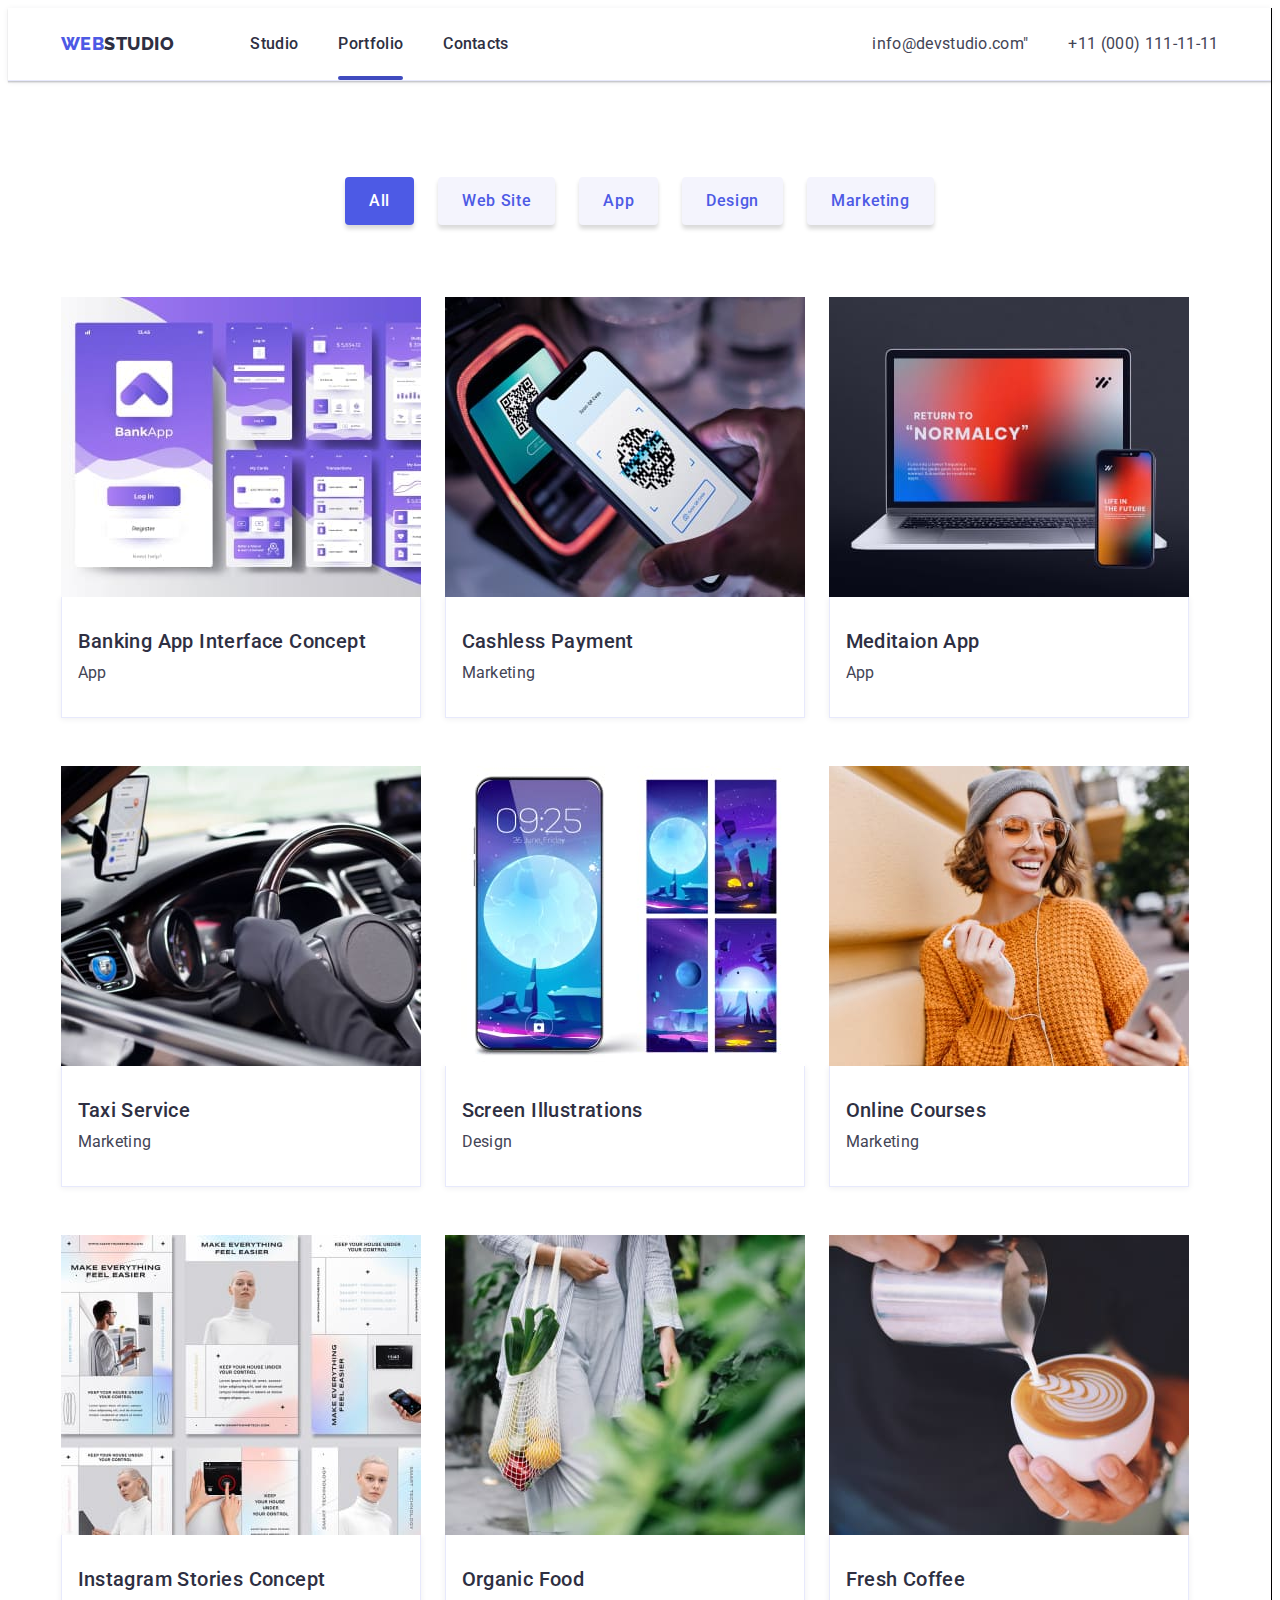
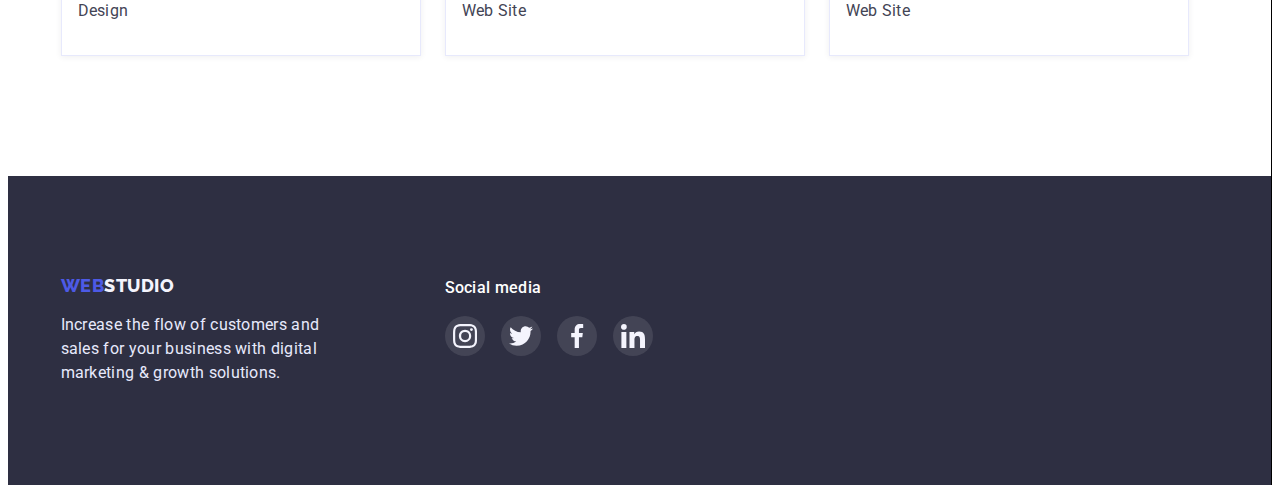
==== portfolio.html @ b998cbb9 "Add files via upload" ====
<!DOCTYPE html>
<html lang="en">

<head>
    <meta charset="UTF-8" />
    <meta http-equiv="X-UA-Compatible" content="IE=edge" />
    <meta name="viewport" content="width=device-width, initial-scale=1.
0" />
    <title>WEBSTUDIO</title>
    <link rel="preconnect" href="https://fonts.googleapis.com">
    <link rel="preconnect" href="https://fonts.gstatic.com" crossorigin>
    <link
        href="https://fonts.googleapis.com/css2?family=Montserrat:wght@400;500;600;700&family=Raleway:wght@400;500;600;700;800&family=Roboto:wght@300;400;500;700&display=swap"
        rel="stylesheet">
    <link rel="stylesheet" href="https://cdnjs.cloudflare.com/ajax/libs/modern-normalize/1.1.0/modern-normalize.min.css"
        integrity="sha512-wpPYUAdjBVSE4KJnH1VR1HeZfpl1ub8YT/NKx4PuQ5NmX2tKuGu6U/JRp5y+Y8XG2tV+wKQpNHVUX03MfMFn9Q=="
        crossorigin="anonymous" referrerpolicy="no-referrer" />
    <link rel="stylesheet" href="./css/styles.css">
</head>


<body>
    <header class="hedder">
        <div class="hedder-container container">
            <nav class="navigation">
                <a class="logo" href="./index.html" target="_blank"><span class="logo-part">Web</span>Studio</a>
                <ul class="list list-container">
                    <li class="logo-items"><a class="logo-link" href="./index.html">Studio</a></li>
                    <li class="logo-items curent"><a class="logo-link" href="portfolio.html">Portfolio</a></li>
                    <li class="logo-items"><a class="logo-link" href="#">Contacts</a></li>
                </ul>
            </nav>
            <address class="address">
                <ul class="list address-container">
                    <li class="address-items"><a class="address-link"
                            href="mailto:info@devstudio.com">info@devstudio.com"</a></li>
                    <li class="address-items"><a class="address-link" href="tel:+110001111111">+11 (000) 111-11-11</a>
                    </li>
                </ul>
            </address>
        </div>
    </header>
    <section class="portfolio">
        <div class="container">
            <h1 class="hide">Portfolio</h1>
            <ul class="list nav-buttons-cont">
                <li><button type="button" class="all buttons-cont">All</button></li>
                <li><button type="button" class="other-all buttons-cont">Web Site</button></li>
                <li><button type="button" class="other-all buttons-cont">App</button></li>
                <li><button type="button" class="other-all buttons-cont">Design</button></li>
                <li><button type="button" class="other-all buttons-cont">Marketing</button></li>
            </ul>
            <ul class="list hero-portfolio-cont">
                <li class="portfolio-list-items">
                    <div class="portfolio-top-wrap">
                        <img class="portfolio-img" src="./images/imgportf1.jpg" alt="BankAApp" width="360">
                    <p class="portfolio-top-text">Loremipsum dolor
                        sit, amet consectetadipisicing elit. Porro
                        susdolores aliquam explicabo quam aut
                        odio quaerat rerum voluptaassumenda fuga ipsum
                        voluptacommodi veniam incidunt ut?
                        Voluvoluptatibus atque.</p>
                    </div>
                    <div class="list-items-text-cont">
                        <h2 class="text-20-500">Banking App Interface Concept</h2>
                        <p class="text-port">App</p>
                        
                    </div>
                </li>
                <li class="portfolio-list-items">
                    <div class="portfolio-top-wrap">
                    <img class="portfolio-img" src="./images/imgportf2.jpg" alt="QRCODE" width="360">
                    <p class="portfolio-top-text">Lorem, ipsum dolor sit amet consectetur adipisicing elit. Et nisi eligendi, libero quos cum quas neque illo magnam? Harum temporibus sequi corporis facilis tenetur quas magni officia commodi repellendus ullam.</p>
                    </div>
                    <div class="list-items-text-cont">
                        <h2 class="text-20-500">Cashless Payment</h2>
                        <p class="text-port">Marketing</p>
                    </div>
                </li>
                <li class="portfolio-list-items">
                    <div class="portfolio-top-wrap">
                    <img class="portfolio-img" src="./images/imgportf3.jpg" alt="MeditaionApp" width="360">
                    <p class="portfolio-top-text">Lorem, ipsum dolor sit amet consectetur adipisicing elit. Et nisi eligendi, libero quos cum quas neque illo magnam? Harum temporibus sequi corporis facilis tenetur quas magni officia commodi repellendus ullam.</p>
                    </div>
                    <div class="list-items-text-cont">
                        <h2 class="text-20-500">Meditaion App</h2>
                        <p class="text-port">App</p>
                    </div>
                </li>
                <li class="portfolio-list-items">
                    <div class="portfolio-top-wrap">
                    <img class="portfolio-img" src="./images/imgportf4.jpg" alt="TaxiService" width="360">
                    <p class="portfolio-top-text">Lorem, ipsum dolor sit amet consectetur adipisicing elit. Et nisi eligendi, libero quos cum quas neque illo magnam? Harum temporibus sequi corporis facilis tenetur quas magni officia commodi repellendus ullam.</p>
                    </div>
                    <div class="list-items-text-cont">
                        <h2 class="text-20-500">Taxi Service</h2>
                        <p class="text-port">Marketing</p>
                    </div>
                </li>
                <li class="portfolio-list-items">
                    <div class="portfolio-top-wrap">
                    <img class="portfolio-img" src="./images/imgportf5.jpg" alt="ScreenIllustrations" width="360">
                    <p class="portfolio-top-text">Lorem, ipsum dolor sit amet consectetur adipisicing elit. Et nisi eligendi, libero quos cum quas neque illo magnam? Harum temporibus sequi corporis facilis tenetur quas magni officia commodi repellendus ullam.</p>
                    </div>
                    <div class="list-items-text-cont">
                        <h2 class="text-20-500">Screen Illustrations</h2>
                        <p class="text-port">Design</p>
                    </div>
                </li>
                <li class="portfolio-list-items">
                    <div class="portfolio-top-wrap">
                    <img class="portfolio-img" src="./images/imgportf6.jpg" alt="OnlineCourses" width="360">
                    <p class="portfolio-top-text">Lorem, ipsum dolor sit amet consectetur adipisicing elit. Et nisi eligendi, libero quos cum quas neque illo magnam? Harum temporibus sequi corporis facilis tenetur quas magni officia commodi repellendus ullam.</p>
                    </div>
                    <div class="list-items-text-cont">
                        <h2 class="text-20-500">Online Courses</h2>
                        <p class="text-port">Marketing</p>
                    </div>
                </li>
                <li class="portfolio-list-items">
                    <div class="portfolio-top-wrap">
                    <img class="portfolio-img" src="./images/imgportf7.jpg" alt="StoriesConcept" width="360">
                    <p class="portfolio-top-text">Lorem, ipsum dolor sit amet consectetur adipisicing elit. Et nisi eligendi, libero quos cum quas neque illo magnam? Harum temporibus sequi corporis facilis tenetur quas magni officia commodi repellendus ullam.</p>
                    </div>
                    <div class="list-items-text-cont">
                        <h2 class="text-20-500">Instagram Stories Concept</h2>
                        <p class="text-port">Design</p>
                    </div>
                </li>
                <li class="portfolio-list-items">
                    <div class="portfolio-top-wrap">
                    <img class="portfolio-img" src="./images/imgportf8.jpg"
                        alt="OrganicFood" width="360">
                        <p class="portfolio-top-text">Lorem, ipsum dolor sit amet consectetur adipisicing elit. Et nisi eligendi, libero quos cum quas neque illo magnam? Harum temporibus sequi corporis facilis tenetur quas magni officia commodi repellendus ullam.</p>
                        </div>
                    <div class="list-items-text-cont">
                        <h2 class="text-20-500">Organic Food</h2>
                        <p class="text-port">Web Site</p>
                    </div>
                </li>
                <li class="portfolio-list-items">
                    <div class="portfolio-top-wrap">
                    <img class="portfolio-img" src="./images/imgportf9.jpg"
                        alt="FreshCoffee" width="360">
                    <p class="portfolio-top-text">Lorem, ipsum dolor sit amet consectetur adipisicing elit. Et nisi eligendi, libero quos cum quas neque ill magnam Harum temporibus sequi corporis facilis tenetur quas magni officia commodi rep ellendus ullam.</p>
                    </div>
                    <div class="list-items-text-cont">
                        <h2 class="text-20-500">Fresh Coffee</h2>
                        <p class="text-port">Web Site</p>
                    </div>
                </li>
            </ul>
        </div>
    </section>

    <footer class="footer">
        <div class="footer-cont container">
            <div class="footer-info-logo">
                <a class="footer-logo" href="./index.html" target="_blank"><span
                        class="footer-logo-part">Web</span>Studio</a>
                <p class="footer-text">
                    Increase the flow of customers and sales for your business with digital
                    marketing & growth solutions.
                </p>
            </div>
            <div class="footer-social-media">
                <h2 class="media-text">Social media</h2>
                <ul class="list footer-social-list">
                    <li class="footer-social-item">
                        <a href="" class="footer-social-link">
                            <svg class="footer-social-icon" width="24" height="24">
                                <use href="./images/icons.svg#icon-instagram"></use>
                            </svg>
                        </a>
                    </li>
                    <li class="footer-social-item">
                        <a href="" class="footer-social-link">
                            <svg class="footer-social-icon" width="24" height="24">
                                <use href="./images/icons.svg#icon-twitter"></use>
                            </svg>
                        </a>
                    </li>
                    <li class="footer-social-item">
                        <a href="" class="footer-social-link">
                            <svg class="footer-social-icon" width="24" height="24">
                                <use href="./images/icons.svg#icon-facebook"></use>
                            </svg>
                        </a>
                    </li>
                    <li class="footer-social-item">
                        <a href="" class="footer-social-link">
                            <svg class="footer-social-icon" width="24" height="24">
                                <use href="./images/icons.svg#icon-linkedin"></use>
                            </svg>
                        </a>
                    </li>
                </ul>
            </div>

        </div>
    </footer>
</body>

</html>
---- css/styles.css ----
body {
  font-family: "roboto", sans-serif;
  border-style: solid;
  border-width: 0px 1px 0px 0px;
}

h1,
h2,
h3,
h4,
h5,
h6,
p {
  margin: 0;
}

ul {
  margin: 0;
  padding-left: 0;
}

button {
  cursor: pointer;
}

.container {
  margin: 0 auto;
  padding: 0 15px;
  width: 1158px;
}

.hedder-container {
  display: flex;
}

img {
  display: block;
}

/* Clones */

/* - Точки в списках */
.list {
  list-style-type: none;
}

/* Одинаковый текст font-size-20 font-weight-500 черный */
.text-20-500 {
  font-weight: 500;
  font-size: 20px;
  line-height: 1.2;
  letter-spacing: 0.02em;
  color: var(--main-text-color);
}

.hide {
  position: absolute;
  width: 1px;
  height: 1px;
  margin: -1px;
  border: 0;
  padding: 0;
  white-space: nowrap;
  clip-path: inset(100%);
  clip: rect(0 0 0 0);
  overflow: hidden;
}

:root {
  --font-family-logo: "Raleway", sans-serif;
  --main-logo-weight: 800;
  --main-text-color: #2e2f42;
}

/* Hedder */
.hedder {
  border-style: solid;
  border-width: 0px 0px 1px 0px;
  box-shadow: 0px 2px 1px rgba(46, 47, 66, 0.08),
    0px 1px 1px rgba(46, 47, 66, 0.16), 0px 1px 6px rgba(46, 47, 66, 0.08);
  border-color: #e7e9fc;
  padding-top: 24px;
  padding-bottom: 24px;
}

.navigation {
  display: flex;
}

.all-logo {
}

.list-container {
  display: flex;
  gap: 40px;
}

.list-container {
}

.logo {
  font-family: var(--font-family-logo);
  font-weight: var(--main-logo-weight);
  font-size: 18px;
  line-height: 1.33;
  letter-spacing: 0.03em;
  text-transform: uppercase;
  color: var(--main-text-color);
  text-decoration: none;
  margin-right: 76px;
}

.logo-part {
  font-family: var(--font-family-logo);
  font-weight: var(--main-logo-weight);
  font-size: 18px;
  line-height: 1.33;
  letter-spacing: 0.03em;
  text-transform: uppercase;
  color: #4d5ae5;
  text-decoration: none;
}

.logo-items {
  display: flex;
  gap: 40px;
}

.curent {
  position: relative;
}
.curent::after {
  content: "";
  position: absolute;
  width: 100%;
  height: 4px;
  border-radius: 2px;
  background-color: #404bbf;
  left: 0;
  bottom: -24px;
}

.logo-link {
  font-weight: 500;
  font-size: 16px;
  line-height: 1.5;
  letter-spacing: 0.02em;
  color: #2e2f42;
  text-decoration: none;
  display: flex;
  flex-direction: column;
  align-items: center;
  transition-property: color, transform;
  transition-duration: 250ms;
  transition-timing-function: cubic-bezier(0.4, 0, 0.2, 1);
}

.logo-link:focus,
.logo-link:hover {
  color: #4d5ae5;
}

.logo-link:active {
  color: #4d5ae5;
  transform: scale(0.8);
}

.address {
  margin-left: auto;
}

.address-container {
  display: flex;
  margin-left: auto;
  gap: 40px;
}

.address-items {
}

.address-link {
  font-style: normal;
  font-size: 16px;
  line-height: 1.5;
  letter-spacing: 0.02em;
  color: #434455;
  text-decoration: none;
  transition-property: color, transform;
  transition-duration: 250ms;
  transition-timing-function: cubic-bezier(0.4, 0, 0.2, 1);
}

.address-link:hover {
  color: #4d5ae5;
}
.address-link:focus {
  color: #404bbf;
}

.address-link:active {
  color: #404bbf;
  transform: scale(0.8);
}

/* Hero */
.hero {
  background-color: #2e2f42;
  padding: 188px 0;
  background-image: linear-gradient(
      rgba(46, 47, 66, 0.7),
      rgba(46, 47, 66, 0.7)
    ),
    url(../images/heropeopleoffice.jpg);
  background-position: center;
  max-width: 1440px;
  margin: auto;
}

.hero-container {
  display: flex;
  flex-direction: column;
  align-items: center;
  justify-content: center;
}

.hero-title {
  font-size: 56px;
  line-height: 1.07;
  text-align: center;
  letter-spacing: 0.02em;
  color: #ffffff;
  width: 496px;
  margin-bottom: 48px;
}
.hero-bnt {
  font-family: "Roboto", sans-serif;
  background-color: #4d5ae5;
  font-weight: 500;
  font-size: 16px;
  line-height: 1.5;
  letter-spacing: 0.04em;
  color: #ffffff;
  border: none;
  /* transform: scale(1) */
  transition-property: background-color, box-shadow, transform;
  transition-duration: 250ms;
  transition-timing-function: cubic-bezier(0.4, 0, 0.2, 1);
}

.hero-bnt-cont {
  display: flex;
  padding: 16px 32px;
  border-radius: 4px;
}

.hero-bnt:hover,
.hero-bnt:focus {
  background-color: #404bbf;
  box-shadow: 0px 4px 4px rgba(0, 0, 0, 0.15);
  transform: scale(1.2);
}

.hero-bnt:active {
  background-color: #404bbf;
  box-shadow: 0px 4px 4px rgba(0, 0, 0, 0.15);
}

/* Feature */

.feature {
  padding: 120px 0;
}

.feature-cont {
  display: flex;
  gap: 24px;
}

.feature-title {
}

.feature-items {
}

.feature-item-cont {
  margin-bottom: 8px;
}
.feature-text {
  font-size: 16px;
  line-height: 1.5;
  letter-spacing: 0.02em;
  color: #434455;
}

.feature-icons-cont {
}

.feature-box {
  width: 264px;
  height: 112px;
  background: #f4f4fd;
  margin-bottom: 8px;
  background: #f4f4fd;
  border-radius: 4px;
  display: flex;
  align-items: center;
  justify-content: center;
}
/* App */
.app {
  padding: 0px 0px 120px 0px;
}

.app-title {
  font-size: 36px;
  line-height: 1.1;
  letter-spacing: 0.02em;
  text-transform: capitalize;
  color: var(--main-text-color);
}

.app-title-cont {
}

.app-cont {
  display: flex;
  flex-direction: column;
  align-items: center;
}

.app-cont-list {
  display: flex;
  gap: 24px;
  margin-top: 72px;
}
.app-items {
}

/* Team */

.team {
  background-color: #f4f4fd;
  padding: 120px 0px 120px 0px;
}
.team-cont {
  display: flex;
  flex-direction: column;
  align-items: center;
  justify-content: center;
}
.list-cont {
  display: flex;
  box-sizing: content-box;
  gap: 24px;
  margin-top: 72px;
}
.team-title {
  font-weight: 700;
  font-size: 36px;
  line-height: 1.1;
  letter-spacing: 0.02em;
  text-transform: capitalize;
  color: var(--main-text-color);
}
.list {
}
.team-items {
}
.pers-box {
}

.team-info-box {
  background-color: #ffffff;
  display: flex;
  flex-direction: column;
  justify-content: center;
  align-items: center;
  padding-top: 32px;
  padding-bottom: 32px;
  border-radius: 0px 0px 4px 4px;
  box-shadow: 0px 1px 6px rgba(46, 47, 66, 0.08),
    0px 1px 1px rgba(46, 47, 66, 0.16), 0px 2px 1px rgba(46, 47, 66, 0.08);
}
.team-qualified {
  font-size: 16px;
  line-height: 1.5;
  letter-spacing: 0.02em;
  color: #434455;
  margin-top: 8px;
}

.social-list {
  display: flex;
  justify-content: center;
  align-items: center;
  gap: 24px;
  margin: 0 auto;
}

.team-social-item {
  width: 40px;
  height: 40px;
}

.team-social-link:hover,
.team-social-link:focus {
  background-color: #404bbf;
  box-shadow: 0px 4px 4px rgba(0, 0, 0, 0.15);
}

.team-social-link:active {
  box-shadow: 0px 4px 4px rgba(0, 0, 0, 0.15);
  transform: scale(0.8);
}
.team-social-link {
  width: 100%;
  height: 100%;
  background-color: #4d5ae5;
  border-radius: 50%;
  margin-top: 8px;
  display: flex;
  justify-content: center;
  align-items: center;
  display: flex;
  transition-property: transform, box-shadow, background-color;
  transition-duration: 250ms;
  transition-timing-function: cubic-bezier(0.4, 0, 0.2, 1);
}

.team-social-icon {
  fill: #f4f4fd;
}

/* Customers */
.customers {
  padding-top: 130px;
  padding-bottom: 120px;
}

.customers-cont {
  display: flex;
  flex-direction: column;
  align-items: center;
  justify-content: center;
}

.customers-title {
  font-family: "Roboto", sans-serif;
  font-style: normal;
  font-weight: 700;
  font-size: 36px;
  line-height: 1.11;
  text-align: center;
  letter-spacing: 0.02em;
}

.customers-list {
  display: flex;
  gap: 24px;
  margin-top: 72px;
}

.customers-box {
  width: 168px;
  height: 88px;
}

.customers-link {
  width: 100%;
  height: 100%;
  border: 1px solid #8e8f99;
  border-radius: 4px;
  display: flex;
  justify-content: center;
  align-items: center;
  fill: #8e8f99;
}

@keyframes rotator {
  0% {
    transform: rotateY(0deg);
    fill: #8e8f99;
  }

  100% {
    transform: rotateY(360deg);
    fill: #404bbf;
  }
}

.customers-box:hover,
.customers-box:focus .customers-link {
  border: 1px solid #404bbf;
  border-radius: 4px;
  animation-name: rotator;
  animation-duration: 4000ms;
  animation-timing-function: cubic-bezier(0.4, 0, 0.2, 1);
  animation-iteration-count: infinite;
  box-shadow: 0px 4px 4px rgba(0, 0, 0, 0.15);
}

.customers-link:hover,
.customers-link:focus .customers-icons {
  fill: #404bbf;
}

.customers-icons {
}

/* Footer */
.footer {
  padding-top: 100px;
  padding-bottom: 100px;
  background-color: #2e2f42;
  display: flex;
}

.footer-cont {
  display: flex;
}

.footer-logo {
  font-family: var(--font-family-logo);
  font-weight: var(--main-logo-weight);
  font-size: 18px;
  line-height: 1.16;
  display: flex;
  align-items: center;
  letter-spacing: 0.03em;
  text-transform: uppercase;
  color: #f4f4fd;
  text-decoration: none;
}

.footer-logo-part {
  font-family: var(--font-family-logo);
  font-weight: var(--main-logo-weight);
  font-size: 18px;
  line-height: 1.16;
  display: flex;
  align-items: center;
  letter-spacing: 0.03em;
  text-transform: uppercase;
  color: #4d5ae5;
  text-decoration: none;
}

.footer-text {
  font-size: 16px;
  line-height: 1.5;
  letter-spacing: 0.02em;
  color: #e7e9fc;
  width: 264px;
  margin-top: 16px;
  display: flex;
  align-items: center;
  justify-content: center;
}

.media-text {
  font-family: "Roboto";
  font-style: normal;
  font-weight: 500;
  font-size: 16px;
  line-height: 1.5;
  letter-spacing: 0.02em;
  color: #ffffff;
  display: flex;
}

.footer-social-item {
  width: 40px;
  height: 40px;
}

.footer-social-link:hover,
.footer-social-link:focus {
  background-color: #31d0aa;
  box-shadow: rgba(24, 136, 48, 0.16) 0px 3px 6px,
    rgba(21, 153, 76, 0.23) 0px 3px 6px;
}

.footer-social-link:active {
  transform: scale(0.8);
  box-shadow: rgb(28, 221, 64) 0px 20px 30px -10px;
}
.footer-social-link {
  width: 100%;
  height: 100%;
  background-color: rgba(255, 255, 255, 0.1);
  border-radius: 50%;
  display: flex;
  justify-content: center;
  align-items: center;
  margin-top: 16px;
  transition-property: transform, box-shadow, background-color;
  transition-duration: 250ms;
  transition-timing-function: cubic-bezier(0.4, 0, 0.2, 1);
  transform: scale(1);
}
.footer-social-icon {
  fill: #f4f4fd;
}

.footer-info-logo {
}

.footer-social-media {
  margin-left: 120px;
  justify-content: baseline;
}

.footer-social-list {
  display: flex;
  align-items: center;
  gap: 16px;
}

.footer-sub{
margin-left: 80px;


}

.sub-text{

}

.footer-sub-menu{
  display: flex;
  margin-top: 16px;
  

}

.footer-input{
height: 40px;
width: 100%;
margin-right: 24px;
background:#2E2F42;
color: rgba(255, 255, 255, 0.6);
border: 1px solid rgba(255, 255, 
255, 0.3);
filter: drop-shadow(0px 4px 4px rgba
(0, 0, 0, 0.15));
border-radius: 4px;

}

.footer-input::placeholder{
padding-left: 16px;
font-weight: 400;
font-size: 12px;
line-height: 2.0;
display: flex;
align-items: center;
letter-spacing: 0.04em;

}

.footer-btn{
  display: flex;
  align-items: center;
  justify-content: center;
  padding: 8px 24px;
  gap: 16px;
  background: #4D5AE5;
  border-radius: 4px;
  border: none;
  fill: #FFFFFF;
  font-weight: 500;
  font-size: 16px;
  line-height: 1.5;
  color: #FFFFFF;

}
/* Poryfolio */ /* Poryfolio */ /* Poryfolio */

.Portf-list {
  list-style-type: none;
}
.text-port {
  font-style: normal;
  font-size: 16px;
  line-height: 1.5;
  letter-spacing: 0.02em;
  color: #434455;
  margin-top: 8px;
}

.all {
  font-family: "roboto", sans-serif;
  background-color: #4d5ae5;
  font-weight: 500;
  font-size: 16px;
  line-height: 1.5;
  display: flex;
  align-items: center;
  text-align: center;
  letter-spacing: 0.04em;
  color: #ffffff;
  text-decoration: none;
  transition-duration: 250ms;
  box-shadow: none;
  box-shadow: 0px 4px 4px rgba(0, 0, 0, 0.15);
  transition-property: background-color, box-shadow, transform;
  transition-duration: 250ms;
  transition-timing-function: cubic-bezier(0.4, 0, 0.2, 1);
}

.all:hover,
.all:focus {
  background-color: #404bbf;
  box-shadow: 0px 3px 1px rgba(0, 0, 0, 0.1), 0px 2px 1px rgba(0, 0, 0, 0.08),
    0px 2px 2px rgba(0, 0, 0, 0.12);
}

.all:active {
  transform: scale(0.8);
}

.other-all {
  font-family: "roboto", sans-serif;
  font-weight: 500;
  font-size: 16px;
  line-height: 1.5;
  display: flex;
  align-items: center;
  text-align: center;
  letter-spacing: 0.04em;
  color: #4d5ae5;
  background-color: #f4f4fd;
  text-decoration: none;
  box-shadow: 0px 4px 4px rgba(0, 0, 0, 0.15);
  transition-property: background-color, box-shadow, transform;
  transition-duration: 250ms;
  transition-timing-function: cubic-bezier(0 4, 0, 0.2, 1);
}

.other-all:hover,
.other-all:focus {
  background-color: #4d5ae5;
  color: #ffffff;
  box-shadow: 0px 3px 1px rgba(0, 0, 0, 0.1), 0px 2px 1px rgba(0, 0, 0, 0.08),
    0px 2px 2px rgba(0, 0, 0, 0.12);
}
.other-all:active {
  background-color: #404bbf;
  color: #ffffff;
  transform: scale(0.8);
}

.portfolio {
  padding-top: 96px;
  padding-bottom: 120px;
}

.nav-buttons-cont {
  display: flex;
  gap: 24px;
  flex-direction: row;
  align-items: center;
  justify-content: center;
  box-sizing: content-box;
}

.buttons-cont {
  padding: 12px 24px;
  border-radius: 4px;
  border: none;
}

.hero-portfolio-cont {
  display: flex;
  flex-wrap: wrap;
  gap: 48px 24px;
  margin-top: 72px;
}

.portfolio-list-items {
  outline-color: #e7e9fc;
  cursor: pointer;
  transition-property: box-shadow;
  transition-duration: 250ms;
  transition-timing-function: cubic-bezier(0.4, 0, 0.2, 1);
}

.portfolio-list-items:hover .portfolio-top-text {
  transform: translateY(0);
}

.portfolio-list-items:hover {
  box-shadow: 0px 1px 6px rgba(46, 47, 66, 0.08),
    0px 1px 1px rgba(46, 47, 66, 0.16), 0px 2px 1px rgba(46, 47, 66, 0.08);
}

.list-items-text-cont {
  padding-top: 32px;
  padding-left: 16px;
  padding-bottom: 32px;
  border: solid;
  border-width: 0px 1px 1px 1px;
  border-color: #e7e9fc;
  box-shadow: 0px 1px 6px rgba(46, 47, 66, 0.08);
}

.portfolio-img {
}

.portfolio-top-wrap {
  position: relative;
  overflow: hidden;
}

.portfolio-top-text {
  font-family: "Roboto";
  font-style: normal;
  font-weight: 400;
  font-size: 16px;
  line-height: 1.5;
  letter-spacing: 0.02em;
  color: #f4f4fd;
  position: absolute;
  top: 0px;
  background-color: #4d5ae5d8;
  padding: 40px;
  height: 100%;
  overflow: auto;
  transition-property: transform;
  transform: translateY(100%);
  transition-duration: 250ms;
  transition-timing-function: cubic-bezier(0.4, 0, 0.2, 1);
}

/* Modal */ /* Modal */ /* Modal */ /* Modal */

.is-hidden {
  opacity: 0;
  visibility: hidden;
  pointer-events: none;
}

.backdrop {
  position: fixed;
  top: 0;
  width: 100%;
  height: 100%;
  background-color: rgba(46, 47, 66, 0.4);
  transition-property: opacity, visibility, transform; 
  transition-duration: 250ms;
  transition-timing-function: cubic-bezier(0.4, 0, 0.2, 1);
}

.backdrop .is-hidden {
  opacity: 0;
  visibility: hidden;
  pointer-events: none;
  visibility: hidden;
}

.backdrop.is-hidden .modal{
  transform: translate(-50%, -50%) scale(0);

}

.modal {
  position: absolute;
  top: 50%;
  left: 50%;
  transform: translate(-50%, -50%) scale(1);
  width: 408px;
  min-height: 576px;
  background-color: #fcfcfc;
  box-shadow: 0px 1px 1px rgba(0, 0, 0, 0.14), 0px 1px 3px rgba(0, 0, 0, 0.12),
    0px 2px 1px rgba(0, 0, 0, 0.2);
  border-radius: 4px;
  padding: 24px;
  transition-property: transform;
  transition-duration: 250ms;
  transition-timing-function: cubic-bezier(0.4, 0, 0.2, 1) ;
}

.modal-close {
  width: 24px;
  height: 24px;
  border: 1px solid rgba(0, 0, 0, 0.1);
  border-radius: 50%;
  background-color: #e7e9fc;
  display: block;
  margin-left: auto;
  transition-property: background-color;
  transition-duration: 250ms;
  transition-timing-function: cubic-bezier(0.4, 0, 0.2, 1);
}

.modal-close:hover{
background-color: #f4f4fc;
  


}

.modal-close:active{
  background-color: #404BBF;
  border-radius: 50%;
}

.modal-icon-cross {
  width: 100%;
  height: 100%;
  transition-property: fill;
  transition-duration: 250ms;
  transition-timing-function: cubic-bezier(0.4, 0, 0.2, 1);
}

.modal-icon-cross:active{
  fill:#FFFFFF;
}
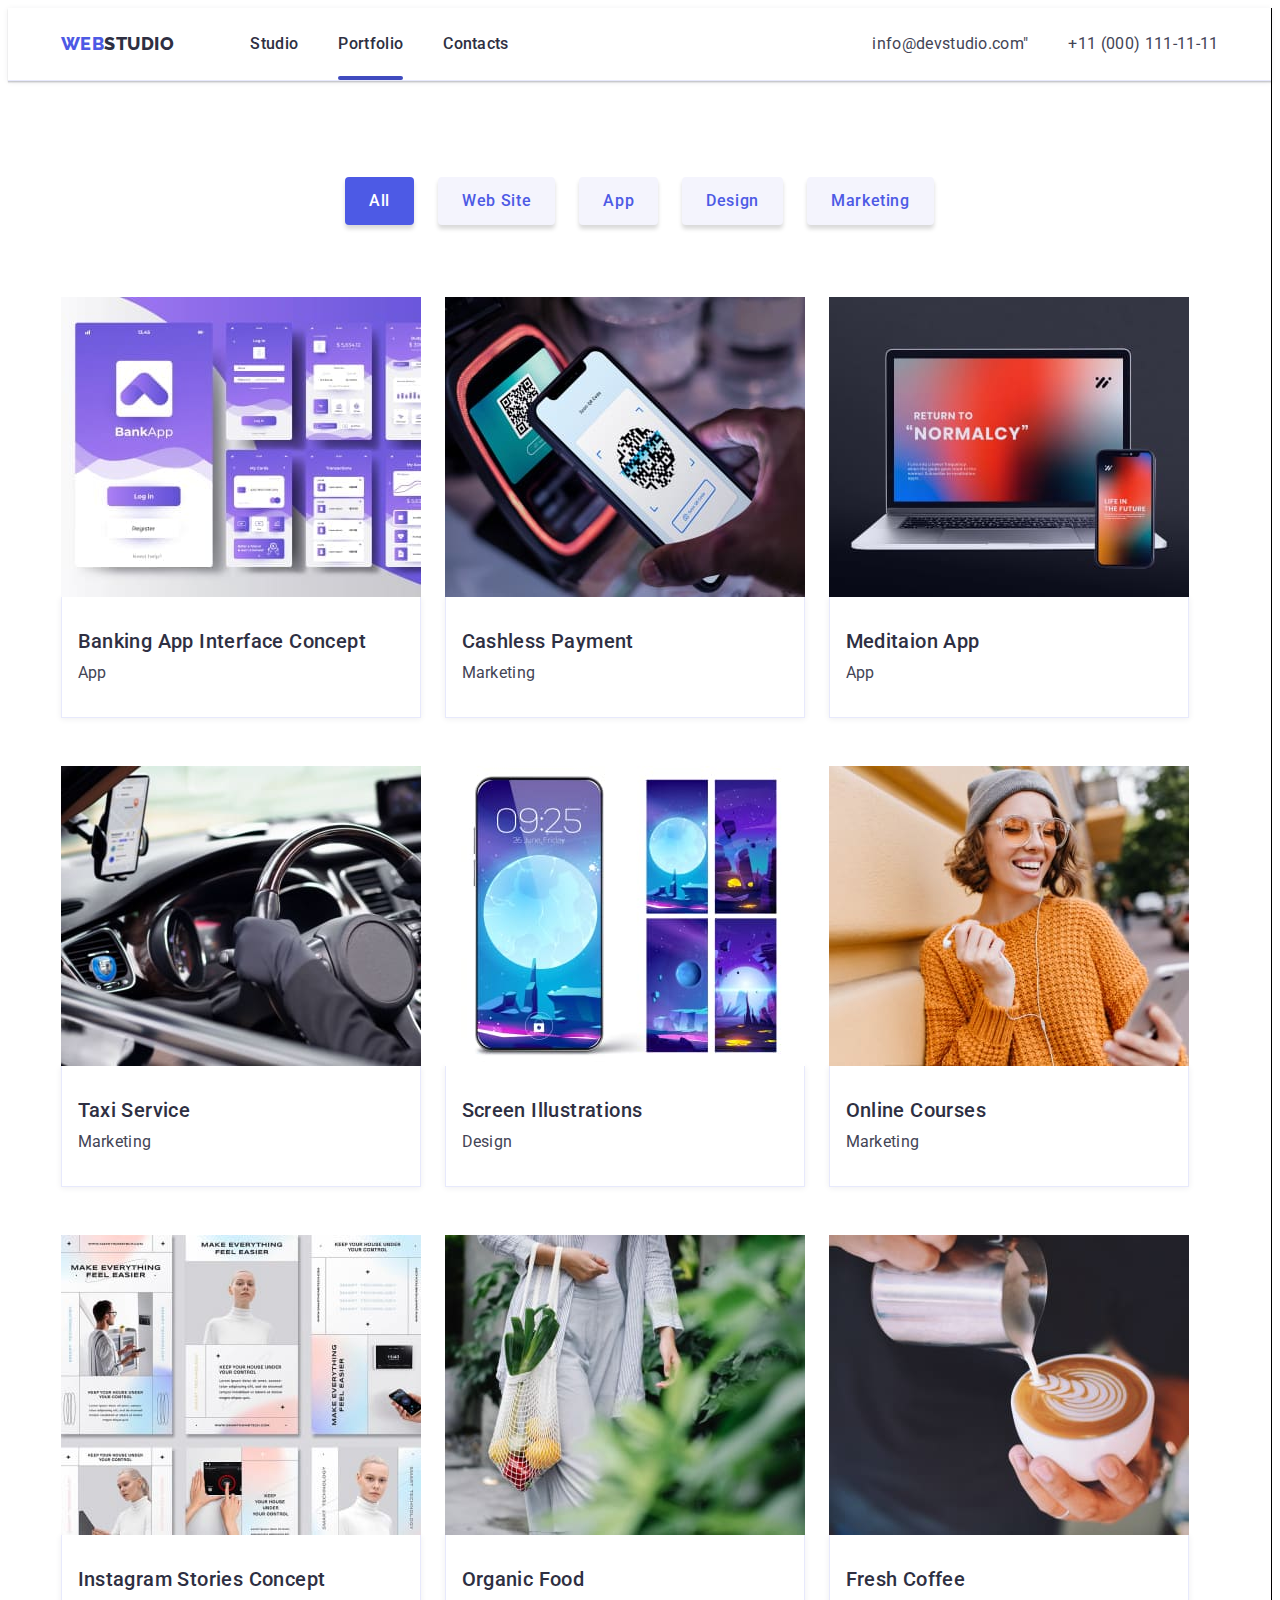
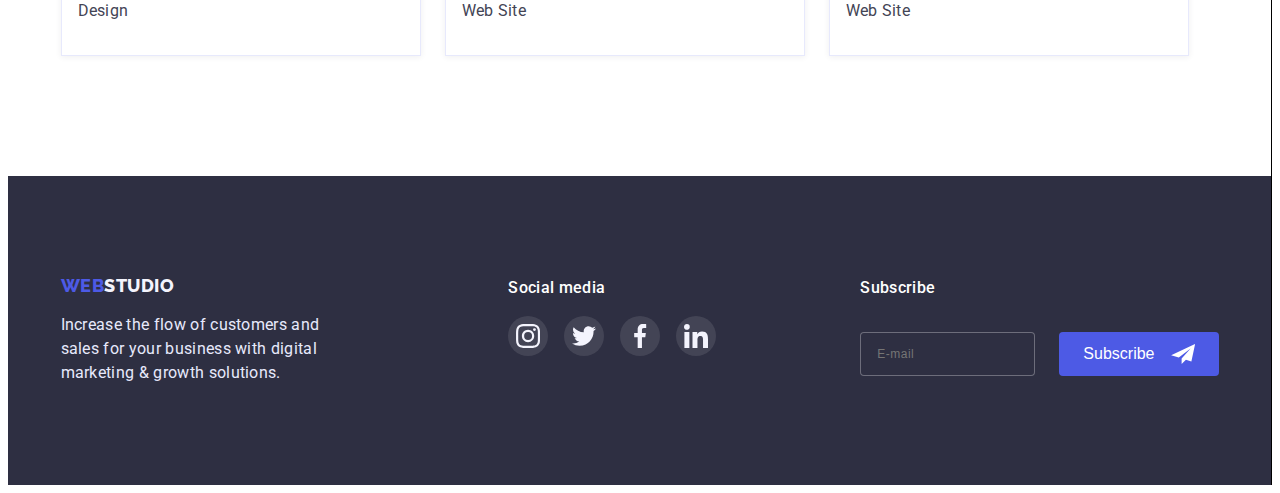
==== commit 1a8da2f9: "Финиш" ====
--- a/portfolio.html
+++ b/portfolio.html
@@ -54,23 +54,25 @@
                 <li class="portfolio-list-items">
                     <div class="portfolio-top-wrap">
                         <img class="portfolio-img" src="./images/imgportf1.jpg" alt="BankAApp" width="360">
-                    <p class="portfolio-top-text">Loremipsum dolor
-                        sit, amet consectetadipisicing elit. Porro
-                        susdolores aliquam explicabo quam aut
-                        odio quaerat rerum voluptaassumenda fuga ipsum
-                        voluptacommodi veniam incidunt ut?
-                        Voluvoluptatibus atque.</p>
+                        <p class="portfolio-top-text">Loremipsum dolor
+                            sit, amet consectetadipisicing elit. Porro
+                            susdolores aliquam explicabo quam aut
+                            odio quaerat rerum voluptaassumenda fuga ipsum
+                            voluptacommodi veniam incidunt ut?
+                            Voluvoluptatibus atque.</p>
                     </div>
                     <div class="list-items-text-cont">
                         <h2 class="text-20-500">Banking App Interface Concept</h2>
                         <p class="text-port">App</p>
-                        
-                    </div>
-                </li>
-                <li class="portfolio-list-items">
-                    <div class="portfolio-top-wrap">
-                    <img class="portfolio-img" src="./images/imgportf2.jpg" alt="QRCODE" width="360">
-                    <p class="portfolio-top-text">Lorem, ipsum dolor sit amet consectetur adipisicing elit. Et nisi eligendi, libero quos cum quas neque illo magnam? Harum temporibus sequi corporis facilis tenetur quas magni officia commodi repellendus ullam.</p>
+
+                    </div>
+                </li>
+                <li class="portfolio-list-items">
+                    <div class="portfolio-top-wrap">
+                        <img class="portfolio-img" src="./images/imgportf2.jpg" alt="QRCODE" width="360">
+                        <p class="portfolio-top-text">Lorem, ipsum dolor sit amet consectetur adipisicing elit. Et nisi
+                            eligendi, libero quos cum quas neque illo magnam? Harum temporibus sequi corporis facilis
+                            tenetur quas magni officia commodi repellendus ullam.</p>
                     </div>
                     <div class="list-items-text-cont">
                         <h2 class="text-20-500">Cashless Payment</h2>
@@ -79,8 +81,10 @@
                 </li>
                 <li class="portfolio-list-items">
                     <div class="portfolio-top-wrap">
-                    <img class="portfolio-img" src="./images/imgportf3.jpg" alt="MeditaionApp" width="360">
-                    <p class="portfolio-top-text">Lorem, ipsum dolor sit amet consectetur adipisicing elit. Et nisi eligendi, libero quos cum quas neque illo magnam? Harum temporibus sequi corporis facilis tenetur quas magni officia commodi repellendus ullam.</p>
+                        <img class="portfolio-img" src="./images/imgportf3.jpg" alt="MeditaionApp" width="360">
+                        <p class="portfolio-top-text">Lorem, ipsum dolor sit amet consectetur adipisicing elit. Et nisi
+                            eligendi, libero quos cum quas neque illo magnam? Harum temporibus sequi corporis facilis
+                            tenetur quas magni officia commodi repellendus ullam.</p>
                     </div>
                     <div class="list-items-text-cont">
                         <h2 class="text-20-500">Meditaion App</h2>
@@ -89,8 +93,10 @@
                 </li>
                 <li class="portfolio-list-items">
                     <div class="portfolio-top-wrap">
-                    <img class="portfolio-img" src="./images/imgportf4.jpg" alt="TaxiService" width="360">
-                    <p class="portfolio-top-text">Lorem, ipsum dolor sit amet consectetur adipisicing elit. Et nisi eligendi, libero quos cum quas neque illo magnam? Harum temporibus sequi corporis facilis tenetur quas magni officia commodi repellendus ullam.</p>
+                        <img class="portfolio-img" src="./images/imgportf4.jpg" alt="TaxiService" width="360">
+                        <p class="portfolio-top-text">Lorem, ipsum dolor sit amet consectetur adipisicing elit. Et nisi
+                            eligendi, libero quos cum quas neque illo magnam? Harum temporibus sequi corporis facilis
+                            tenetur quas magni officia commodi repellendus ullam.</p>
                     </div>
                     <div class="list-items-text-cont">
                         <h2 class="text-20-500">Taxi Service</h2>
@@ -99,8 +105,10 @@
                 </li>
                 <li class="portfolio-list-items">
                     <div class="portfolio-top-wrap">
-                    <img class="portfolio-img" src="./images/imgportf5.jpg" alt="ScreenIllustrations" width="360">
-                    <p class="portfolio-top-text">Lorem, ipsum dolor sit amet consectetur adipisicing elit. Et nisi eligendi, libero quos cum quas neque illo magnam? Harum temporibus sequi corporis facilis tenetur quas magni officia commodi repellendus ullam.</p>
+                        <img class="portfolio-img" src="./images/imgportf5.jpg" alt="ScreenIllustrations" width="360">
+                        <p class="portfolio-top-text">Lorem, ipsum dolor sit amet consectetur adipisicing elit. Et nisi
+                            eligendi, libero quos cum quas neque illo magnam? Harum temporibus sequi corporis facilis
+                            tenetur quas magni officia commodi repellendus ullam.</p>
                     </div>
                     <div class="list-items-text-cont">
                         <h2 class="text-20-500">Screen Illustrations</h2>
@@ -109,8 +117,10 @@
                 </li>
                 <li class="portfolio-list-items">
                     <div class="portfolio-top-wrap">
-                    <img class="portfolio-img" src="./images/imgportf6.jpg" alt="OnlineCourses" width="360">
-                    <p class="portfolio-top-text">Lorem, ipsum dolor sit amet consectetur adipisicing elit. Et nisi eligendi, libero quos cum quas neque illo magnam? Harum temporibus sequi corporis facilis tenetur quas magni officia commodi repellendus ullam.</p>
+                        <img class="portfolio-img" src="./images/imgportf6.jpg" alt="OnlineCourses" width="360">
+                        <p class="portfolio-top-text">Lorem, ipsum dolor sit amet consectetur adipisicing elit. Et nisi
+                            eligendi, libero quos cum quas neque illo magnam? Harum temporibus sequi corporis facilis
+                            tenetur quas magni officia commodi repellendus ullam.</p>
                     </div>
                     <div class="list-items-text-cont">
                         <h2 class="text-20-500">Online Courses</h2>
@@ -119,8 +129,10 @@
                 </li>
                 <li class="portfolio-list-items">
                     <div class="portfolio-top-wrap">
-                    <img class="portfolio-img" src="./images/imgportf7.jpg" alt="StoriesConcept" width="360">
-                    <p class="portfolio-top-text">Lorem, ipsum dolor sit amet consectetur adipisicing elit. Et nisi eligendi, libero quos cum quas neque illo magnam? Harum temporibus sequi corporis facilis tenetur quas magni officia commodi repellendus ullam.</p>
+                        <img class="portfolio-img" src="./images/imgportf7.jpg" alt="StoriesConcept" width="360">
+                        <p class="portfolio-top-text">Lorem, ipsum dolor sit amet consectetur adipisicing elit. Et nisi
+                            eligendi, libero quos cum quas neque illo magnam? Harum temporibus sequi corporis facilis
+                            tenetur quas magni officia commodi repellendus ullam.</p>
                     </div>
                     <div class="list-items-text-cont">
                         <h2 class="text-20-500">Instagram Stories Concept</h2>
@@ -129,10 +141,11 @@
                 </li>
                 <li class="portfolio-list-items">
                     <div class="portfolio-top-wrap">
-                    <img class="portfolio-img" src="./images/imgportf8.jpg"
-                        alt="OrganicFood" width="360">
-                        <p class="portfolio-top-text">Lorem, ipsum dolor sit amet consectetur adipisicing elit. Et nisi eligendi, libero quos cum quas neque illo magnam? Harum temporibus sequi corporis facilis tenetur quas magni officia commodi repellendus ullam.</p>
-                        </div>
+                        <img class="portfolio-img" src="./images/imgportf8.jpg" alt="OrganicFood" width="360">
+                        <p class="portfolio-top-text">Lorem, ipsum dolor sit amet consectetur adipisicing elit. Et nisi
+                            eligendi, libero quos cum quas neque illo magnam? Harum temporibus sequi corporis facilis
+                            tenetur quas magni officia commodi repellendus ullam.</p>
+                    </div>
                     <div class="list-items-text-cont">
                         <h2 class="text-20-500">Organic Food</h2>
                         <p class="text-port">Web Site</p>
@@ -140,9 +153,10 @@
                 </li>
                 <li class="portfolio-list-items">
                     <div class="portfolio-top-wrap">
-                    <img class="portfolio-img" src="./images/imgportf9.jpg"
-                        alt="FreshCoffee" width="360">
-                    <p class="portfolio-top-text">Lorem, ipsum dolor sit amet consectetur adipisicing elit. Et nisi eligendi, libero quos cum quas neque ill magnam Harum temporibus sequi corporis facilis tenetur quas magni officia commodi rep ellendus ullam.</p>
+                        <img class="portfolio-img" src="./images/imgportf9.jpg" alt="FreshCoffee" width="360">
+                        <p class="portfolio-top-text">Lorem, ipsum dolor sit amet consectetur adipisicing elit. Et nisi
+                            eligendi, libero quos cum quas neque ill magnam Harum temporibus sequi corporis facilis
+                            tenetur quas magni officia commodi rep ellendus ullam.</p>
                     </div>
                     <div class="list-items-text-cont">
                         <h2 class="text-20-500">Fresh Coffee</h2>
@@ -159,7 +173,8 @@
                 <a class="footer-logo" href="./index.html" target="_blank"><span
                         class="footer-logo-part">Web</span>Studio</a>
                 <p class="footer-text">
-                    Increase the flow of customers and sales for your business with digital
+                    Increase the flow of customers and sales for your business with
+                    digital
                     marketing & growth solutions.
                 </p>
             </div>
@@ -167,28 +182,28 @@
                 <h2 class="media-text">Social media</h2>
                 <ul class="list footer-social-list">
                     <li class="footer-social-item">
-                        <a href="" class="footer-social-link">
+                        <a href="./index.html" class="footer-social-link">
                             <svg class="footer-social-icon" width="24" height="24">
                                 <use href="./images/icons.svg#icon-instagram"></use>
                             </svg>
                         </a>
                     </li>
                     <li class="footer-social-item">
-                        <a href="" class="footer-social-link">
+                        <a href="./index.html" class="footer-social-link">
                             <svg class="footer-social-icon" width="24" height="24">
                                 <use href="./images/icons.svg#icon-twitter"></use>
                             </svg>
                         </a>
                     </li>
                     <li class="footer-social-item">
-                        <a href="" class="footer-social-link">
+                        <a href="./index.html" class="footer-social-link">
                             <svg class="footer-social-icon" width="24" height="24">
                                 <use href="./images/icons.svg#icon-facebook"></use>
                             </svg>
                         </a>
                     </li>
                     <li class="footer-social-item">
-                        <a href="" class="footer-social-link">
+                        <a href="./index.html" class="footer-social-link">
                             <svg class="footer-social-icon" width="24" height="24">
                                 <use href="./images/icons.svg#icon-linkedin"></use>
                             </svg>
@@ -196,9 +211,24 @@
                     </li>
                 </ul>
             </div>
-
+            <div class="footer-sub">
+                <p class="media-text sub-text">Subscribe</p>
+                <div class="footer-sub-menu">
+                    <form class="footer-sub-menu">
+                        <input type="email" name="email" placeholder="E-mail" class="footer-input" required>
+                        <button type="submit" class="footer-btn">Subscribe
+                            <svg class="footer-btn-icon" width="24" height="20">
+                                <use href="./images/icons.svg#icon-icon-send-1">
+                                </use>
+                            </svg>
+                        </button>
+                    </form>
+                </div>
+            </div>
         </div>
     </footer>
+
+
 </body>
 
 </html>--- a/css/styles.css
+++ b/css/styles.css
@@ -463,6 +463,12 @@
 .customers-box {
   width: 168px;
   height: 88px;
+  transition-property: box-shadow;
+ transition-duration: 250ms;
+ transition-timing-function:cubic-bezier(0.
+4, 0, 0.2, 1);
+ 
+ 
 }
 
 .customers-link {
@@ -474,23 +480,28 @@
   justify-content: center;
   align-items: center;
   fill: #8e8f99;
+  transition-property: fill, border;
+  transition-duration: 600ms;
+  transition-timing-function:cubic-bezier(0.
+4, 0, 0.2, 1);
 }
 
 @keyframes rotator {
   0% {
     transform: rotateY(0deg);
     fill: #8e8f99;
+    
   }
 
   100% {
     transform: rotateY(360deg);
     fill: #404bbf;
+
   }
 }
 
 .customers-box:hover,
 .customers-box:focus .customers-link {
-  border: 1px solid #404bbf;
   border-radius: 4px;
   animation-name: rotator;
   animation-duration: 4000ms;
@@ -502,6 +513,7 @@
 .customers-link:hover,
 .customers-link:focus .customers-icons {
   fill: #404bbf;
+  border: 1px solid #404bbf;
 }
 
 .customers-icons {
@@ -517,6 +529,7 @@
 
 .footer-cont {
   display: flex;
+  justify-content: space-between;
 }
 
 .footer-logo {
@@ -616,69 +629,97 @@
   gap: 16px;
 }
 
-.footer-sub{
-margin-left: 80px;
-
-
-}
-
-.sub-text{
-
-}
-
-.footer-sub-menu{
+.footer-sub {
+  margin-left: 80px;
+
+}
+
+.sub-text {
+}
+
+.footer-sub-menu {
   display: flex;
   margin-top: 16px;
-  
-
-}
-
-.footer-input{
-height: 40px;
-width: 100%;
-margin-right: 24px;
-background:#2E2F42;
-color: rgba(255, 255, 255, 0.6);
-border: 1px solid rgba(255, 255, 
-255, 0.3);
-filter: drop-shadow(0px 4px 4px rgba
-(0, 0, 0, 0.15));
-border-radius: 4px;
-
-}
-
-.footer-input::placeholder{
-padding-left: 16px;
-font-weight: 400;
-font-size: 12px;
-line-height: 2.0;
-display: flex;
-align-items: center;
-letter-spacing: 0.04em;
-
-}
-
-.footer-btn{
+}
+
+.footer-input {
+  font-weight: 400;
+  font-size: 12px;
+  line-height: 2;
+  letter-spacing: 0.04em;
+  height: 40px;
+  width: 100%;
+  margin-right: 24px;
+  background: #2e2f42;
+  color: rgba(255, 255, 255, 0.6);
+  border: 1px solid rgba(255, 255, 255, 0.3);
+  border-radius: 4px;
+  padding-left: 16px;
+  transition-property: border, background;
+  transition-duration: 250ms;
+  transition-timing-function: cubic-bezier(0.4, 0, 0.2, 1);
+}
+
+.footer-input:hover,
+.footer-input:focus,
+.footer-input:active {
+  border: 1px solid #4d5ae5;
+  border-radius: 4px;
+  background: #ffffff;
+  color: #2e2f42;
+}
+
+.footer-input::placeholder {
+  font-weight: 400;
+  font-size: 12px;
+  line-height: 2;
+  display: flex;
+  align-items: center;
+  letter-spacing: 0.04em;
+  transition-property: color;
+  transition-duration: 250ms;
+  transition-timing-function: linear;
+}
+
+
+.footer-input:hover::placeholder,
+.footer-input:active::placeholder {
+}
+
+.footer-btn {
   display: flex;
   align-items: center;
   justify-content: center;
   padding: 8px 24px;
   gap: 16px;
-  background: #4D5AE5;
+  background: #4d5ae5;
   border-radius: 4px;
   border: none;
-  fill: #FFFFFF;
+  fill: #ffffff;
   font-weight: 500;
   font-size: 16px;
   line-height: 1.5;
-  color: #FFFFFF;
-
+  color: #ffffff;
+  transition-property: background, box-shadow, transform;
+  transition-duration: 250ms;
+  transition-timing-function: cubic-bezier(0.4, 0, 0.2, 1);
+}
+
+.footer-btn:hover,
+.footer-btn:focus {
+  background: #404bbf;
+  box-shadow: 0px 4px 4px rgba(0, 0, 0, 0.15);
+}
+
+.footer-btn:active {
+  transform: scale(0.8);
 }
 /* Poryfolio */ /* Poryfolio */ /* Poryfolio */
 
 .Portf-list {
   list-style-type: none;
 }
+
 .text-port {
   font-style: normal;
   font-size: 16px;
@@ -732,9 +773,9 @@
   background-color: #f4f4fd;
   text-decoration: none;
   box-shadow: 0px 4px 4px rgba(0, 0, 0, 0.15);
-  transition-property: background-color, box-shadow, transform;
-  transition-duration: 250ms;
-  transition-timing-function: cubic-bezier(0 4, 0, 0.2, 1);
+  transition-property: background-color, box-shadow, transform, color;
+  transition-duration: 500ms;
+  transition-timing-function: cubic-bezier(0.4, 0, 0.2, 1);
 }
 
 .other-all:hover,
@@ -843,10 +884,11 @@
 .backdrop {
   position: fixed;
   top: 0;
+  left: 0;
   width: 100%;
   height: 100%;
   background-color: rgba(46, 47, 66, 0.4);
-  transition-property: opacity, visibility, transform; 
+  transition-property: opacity, visibility, transform;
   transition-duration: 250ms;
   transition-timing-function: cubic-bezier(0.4, 0, 0.2, 1);
 }
@@ -858,9 +900,8 @@
   visibility: hidden;
 }
 
-.backdrop.is-hidden .modal{
+.backdrop.is-hidden .modal {
   transform: translate(-50%, -50%) scale(0);
-
 }
 
 .modal {
@@ -877,7 +918,7 @@
   padding: 24px;
   transition-property: transform;
   transition-duration: 250ms;
-  transition-timing-function: cubic-bezier(0.4, 0, 0.2, 1) ;
+  transition-timing-function: cubic-bezier(0.4, 0, 0.2, 1);
 }
 
 .modal-close {
@@ -893,15 +934,12 @@
   transition-timing-function: cubic-bezier(0.4, 0, 0.2, 1);
 }
 
-.modal-close:hover{
-background-color: #f4f4fc;
-  
-
-
-}
-
-.modal-close:active{
-  background-color: #404BBF;
+.modal-close:hover {
+  background-color: #f4f4fc;
+}
+
+.modal-close:active {
+  background-color: #404bbf;
   border-radius: 50%;
 }
 
@@ -913,6 +951,205 @@
   transition-timing-function: cubic-bezier(0.4, 0, 0.2, 1);
 }
 
-.modal-icon-cross:active{
-  fill:#FFFFFF;
-}
+.modal-icon-cross:active {
+  fill: #ffffff;
+}
+
+.modal-forms {
+  margin-top: 14px;
+  display: flex;
+  flex-direction: column;
+  gap: 8px;
+
+}
+
+.input-wrap {
+  display: flex;
+  align-items: center;
+  position: relative;
+  border: 1px solid rgba(33, 33, 33, 0.2);
+border-radius: 4px;
+transition-property: fill, border;
+transition-duration: 250ms;
+transition-timing-function: cubic-bezier
+(0.4, 0, 0.2, 1);
+      }
+
+.input-wrap:hover{
+border: 1px solid #4D5AE5;
+border-radius: 4px;
+fill: #4D5AE5;
+}
+
+.modal-lable{
+
+}
+
+.modal-title {
+  font-weight: 500;
+  font-size: 16px;
+  line-height: 1.5;
+  text-align: center;
+  letter-spacing: 0.02em;
+  color: #2e2f42;
+  margin-top: 32px;
+}
+.modal-forms {
+}
+
+.modal-list {
+  display: flex;
+  flex-direction: column;
+  font-size: 12px;
+  line-height: 1.33;
+  letter-spacing: 0.04em;
+  color: #8e8f99;
+  gap: 4px;
+}
+
+.modal-input {
+  width: 100%;
+  font-weight: 400;
+  font-size: 16px;
+  line-height: 1.5;
+  letter-spacing: 0.02em;
+  color: #434455;
+  border: none;
+  border-radius: 4px;
+  padding-top: 14px;
+  padding-bottom: 14px;
+  padding-left: 38px;
+  transition-property: border;
+  transition-duration: 250ms;
+  transition-timing-function: cubic-bezier(0.4, 0, 0.2, 1);
+
+}
+
+.modal-input:not(:placeholder-shown):valid {
+  background-color: #31d0aa;
+}
+
+.modal-input:not(:placeholder-shown):invalid {
+
+}
+
+.modal-icon {
+  left: 19px;
+  position: absolute;
+}
+
+.modal-coment {
+  font-size: 12px;
+  line-height: 1.33;
+  letter-spacing: 0.04em;
+  width: 100%;
+  height: 120px;
+  border: 1px solid rgba(33, 33, 33, 0.2);
+  border-radius: 4px;
+  padding-left: 16px;
+  padding-top: 8px;
+  resize: none;
+  transition-property: border ;
+  transition-duration: 250ms;
+  transition-timing-function: cubic-bezier(0.4, 0, 0.2, 1);
+}
+
+.modal-coment::placeholder {
+  font-size: 12px;
+  line-height: 1.33;
+  letter-spacing: 0.04em;
+  color: rgba(117, 117, 117, 0.5);
+}
+
+.modal-coment:hover{
+  border: 1px solid #4D5AE5;
+  border-radius: 4px;
+}
+
+.modal-btn {
+  font-weight: 500;
+  font-size: 16px;
+  line-height: 1.5;
+  display: flex;
+  justify-content: center;
+  align-items: center;
+  text-align: center;
+  letter-spacing: 0.04em;
+  color: #ffffff;
+  background: #4d5ae5;
+  box-shadow: 0px 4px 4px rgba(0, 0, 0, 0.15);
+  border-radius: 4px;
+  border: none;
+  padding: 16px 32px;
+  transition-property: background, box-shadow, transform;
+  transition-duration: 250ms;
+  transition-timing-function: cubic-bezier(0.4, 0, 0.2, 1);
+}
+
+.modal-btn:hover,
+.modal-btn:focus {
+  background: #404bbf;
+  box-shadow: 0px 4px 4px rgba(0, 0, 0, 0.15);
+}
+
+.modal-btn:active {
+  transform: scale(0.8);
+}
+
+.modal-btn-cont {
+  display: flex;
+  align-items: center;
+  justify-content: center;
+}
+
+.text-btn {
+  width: 105px;
+}
+
+
+.modal-field {
+  margin-top: 10px;
+  margin-bottom: 24px;
+}
+
+.checkbox-priv-text{
+  font-weight: 400;
+font-size: 12px;
+line-height: 1.33;
+letter-spacing: 0.04em;
+text-decoration-line: underline;
+color: #4D5AE5;
+margin-left: 4px;
+}
+
+.check-text{
+  font-weight: 400;
+font-size: 12px;
+line-height: 1.33;
+letter-spacing: 0.04em;
+color: #757575;
+display: flex;
+}
+
+
+.check-text::before{
+  content:"";
+  width: 16px;
+  height: 16px;
+  border: 1.25px solid #2E2F42;
+  border-radius: 2px;
+  margin-right: 8px;
+  transition: background-color 300ms linear;
+
+}
+
+.modal-checkbox:checked + .check-text::before {
+  background-color: #404BBF;
+  border: none;
+  border-radius: 2px;
+  background-image: url(../images/check.svg);
+  background-position: center;
+  background-repeat: no-repeat;
+  background-size: 10px 8px;
+}
+
